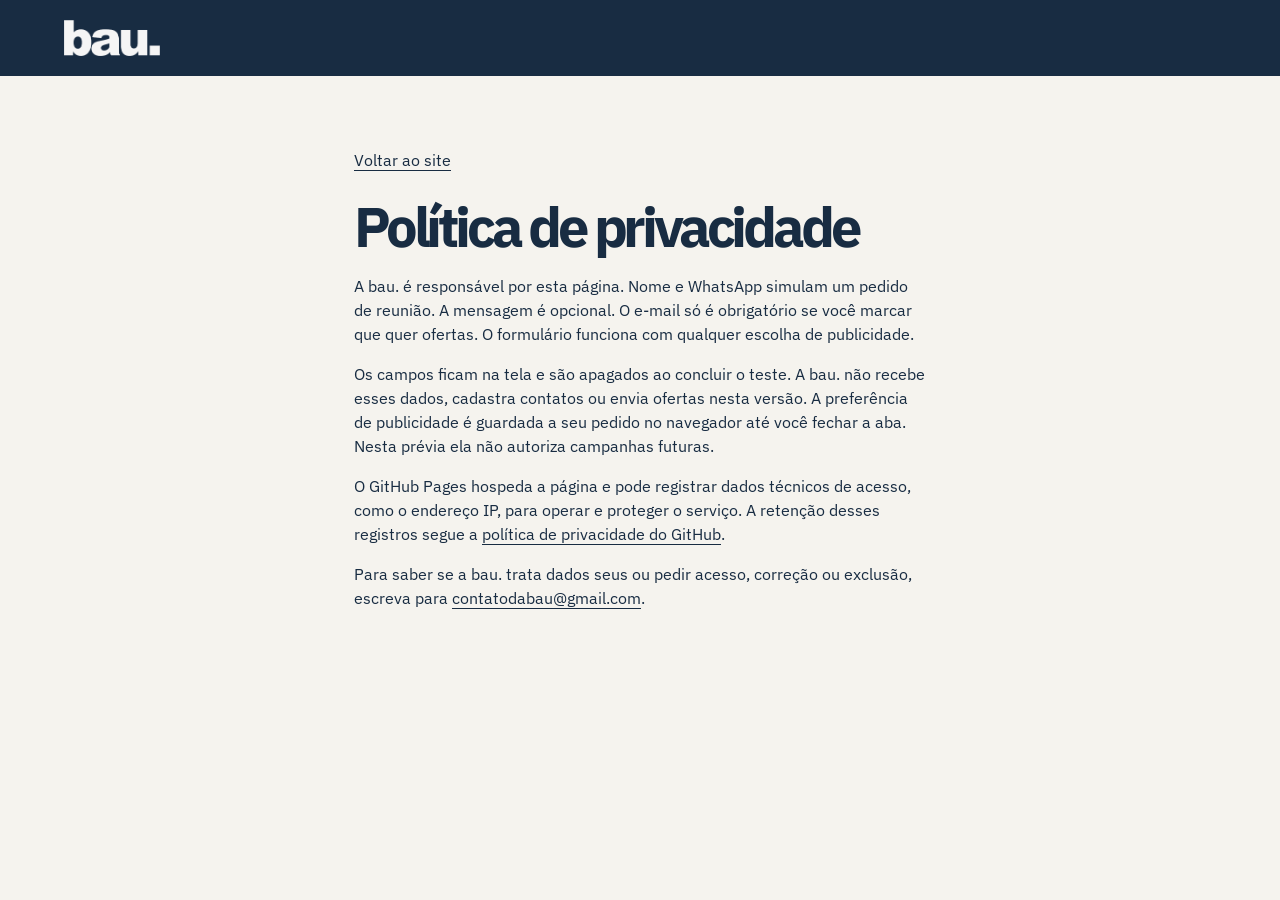
==== privacidade.html @ eddfe8e1 "Move política de privacidade para uma página própria" ====
<!doctype html>
<html lang="pt-BR">
<head>
  <meta charset="utf-8">
  <meta name="viewport" content="width=device-width, initial-scale=1">
  <title>Política de privacidade | bau.</title>
  <link rel="stylesheet" href="site.css?v=privacy3">
</head>
<body>
  <header class="mast"><div class="wrap bar"><a href="./" aria-label="bau., página inicial"><img class="brand" src="bau.png" alt="bau."></a></div></header>
  <main class="policy">
    <a href="./">Voltar ao site</a>
    <h1>Política de privacidade</h1>
    <p>A bau. é responsável por esta página. Nome e WhatsApp simulam um pedido de reunião. A mensagem é opcional. O e-mail só é obrigatório se você marcar que quer ofertas. O formulário funciona com qualquer escolha de publicidade.</p>
<p>Os campos ficam na tela e são apagados ao concluir o teste. A bau. não recebe esses dados, cadastra contatos ou envia ofertas nesta versão. A preferência de publicidade é guardada a seu pedido no navegador até você fechar a aba. Nesta prévia ela não autoriza campanhas futuras.</p>
<p>O GitHub Pages hospeda a página e pode registrar dados técnicos de acesso, como o endereço IP, para operar e proteger o serviço. A retenção desses registros segue a <a href="https://docs.github.com/en/site-policy/privacy-policies/github-general-privacy-statement">política de privacidade do GitHub</a>.</p>
<p>Para saber se a bau. trata dados seus ou pedir acesso, correção ou exclusão, escreva para <a href="mailto:contatodabau@gmail.com">contatodabau@gmail.com</a>.</p>
  </main>
</body>
</html>
---- site.css ----
@font-face{font-family:Plex;src:url(plex.ttf);font-weight:100 700;font-display:swap}
:root{--ink:#182c42;--paper:#f5f3ee;--rule:#a8b3bc;--edge:clamp(20px,5vw,76px);font:16px/1.5 Plex,Arial,sans-serif;color:var(--ink);background:var(--paper)}
*{box-sizing:border-box}body{margin:0}a,button,summary,input,textarea{font:inherit}a{color:inherit;text-underline-offset:4px}button,summary{cursor:pointer}
:focus-visible{outline:3px solid #719bbd;outline-offset:3px}.wrap{width:min(100%,1390px);margin:auto;padding-inline:var(--edge)}
.skip{position:absolute;z-index:5;transform:translateY(-150%);background:var(--paper);padding:12px}.skip:focus{transform:none}
.dark,.mast{background:var(--ink);color:var(--paper)}.bar{height:76px;display:flex;align-items:center;gap:18px}.bar>a{display:grid;align-items:center;min-height:44px}.brand{display:block;width:96px;height:auto}.mast .brand{filter:brightness(0) invert(.96)}.bar>span{margin-left:auto;font-size:13px}.menu{position:relative}.menu summary{list-style:none;display:flex;align-items:center;min-height:44px;padding:0 4px}.menu summary::after{content:"☰";margin-left:8px}.menu[open] summary::after{content:"×"}.menu nav{position:absolute;z-index:3;right:0;top:100%;width:200px;padding:8px 16px;color:var(--ink);background:var(--paper);border:1px solid var(--rule)}.menu nav a{display:block;padding:10px 0}
.opening{padding-block:clamp(44px,8svh,90px) clamp(48px,7svh,80px)}h1,h2,h3,p,ol,dl,dd{margin:0}
h1{font-size:clamp(69px,18vw,156px);line-height:.91;letter-spacing:-.075em}h1>span{display:block}.drawing-board{display:block;width:2.63em;height:1.16em;overflow:visible}
.intro{margin-top:28px}.intro p,.lead{font-size:clamp(18px,2vw,24px);max-width:37ch;line-height:1.4}.intro p{margin-bottom:24px}.button{display:inline-flex;align-items:center;justify-content:center;text-decoration:none;min-height:50px;width:100%;padding:12px 24px;background:var(--paper);color:var(--ink);border:0;border-radius:24px 24px 24px 6px;font-weight:600}
.block{padding-block:clamp(54px,8vw,112px)}h2{font-size:clamp(38px,6.6vw,88px);line-height:1;letter-spacing:-.06em;max-width:15ch;text-wrap:balance}h3{font-size:clamp(23px,2.7vw,36px);line-height:1.09;letter-spacing:-.04em}small{font-size:14px}small+h2{margin-top:12px}
.gallery{display:grid;grid-auto-flow:column;grid-auto-columns:86%;gap:14px;overflow-x:auto;scroll-snap-type:x mandatory;margin-top:30px;padding-bottom:10px;scrollbar-width:thin;scrollbar-color:var(--rule) transparent}
.plate{scroll-snap-align:start;position:relative}.plate-art{margin-left:-4%;width:95%}.plate-art svg{width:100%;height:130px;display:block}.guideline{stroke:#a8b3bc;stroke-width:.7;stroke-dasharray:3 5;fill:none}.drawing{stroke:var(--ink);stroke-width:2;fill:none}.drawing circle{fill:#e4e6e3}.plate-copy{padding:16px 6px 0 0}.plate-copy h3{margin:7px 0 10px;max-width:18ch}.plate-copy p,.route p,.offers p,.people dd{color:#394c60;max-width:48ch}
.pager{display:flex;align-items:center;gap:8px;justify-content:flex-end;margin-top:8px}.pager[hidden]{display:none}.count{font-size:14px;margin-right:auto}.pager button{background:transparent;border:1px solid var(--rule);width:44px;height:44px;border-radius:50%;color:var(--ink);font-size:20px}.pager button:disabled{opacity:.36}
.tint{background:#d8dedf}.split{display:grid;gap:32px}.route{padding:0;list-style:none}.route li{--track:0px;position:relative;padding:0 0 36px calc(24px + var(--track))}.route li:nth-child(even){--track:24px}.route li:last-child{padding-bottom:0}.route li::before{content:"";position:absolute;left:var(--track);top:.55em;width:8px;height:8px;border-radius:50%;background:var(--ink)}.route p{margin-top:7px}
.people{margin-top:24px}.people dt{font-size:28px;font-weight:600;letter-spacing:-.04em;padding-top:13px}.people dd{padding:4px 0 17px}#servicos{background:#eaf0ef}h2+.lead{margin-top:18px}.offers{margin-top:30px}.offers details{position:relative}.offers summary{list-style:none;display:flex;align-items:center;justify-content:space-between;gap:20px;padding:20px 0;font-size:clamp(20px,3vw,38px);font-weight:600;letter-spacing:-.035em;line-height:1.15}.offers summary::after{content:"+";font-weight:400}.offers details[open] summary::after{content:"−"}summary::-webkit-details-marker{display:none}.offers p{margin-bottom:22px}
form{display:grid;gap:16px}label{display:grid;gap:6px}label small{display:contents}input,textarea{width:100%;padding:10px 4px;border:0;border-bottom:1px solid var(--rule);border-radius:0;background:transparent;color:var(--paper)}textarea{resize:vertical}.check{display:flex;align-items:center;gap:10px;font-size:14px;min-height:44px}.check input{width:19px;height:19px}.note{font-size:14px;color:#d8dedf}[role=status]:empty{display:none}footer>.wrap{padding-block:32px;display:flex;flex-wrap:wrap;gap:24px;align-items:center;justify-content:space-between}address{display:flex;flex-wrap:wrap;gap:0 18px;font-style:normal}address a{display:inline-flex;align-items:center;min-height:44px}
@media(max-width:370px){.bar{gap:8px}.bar>span{font-size:11px}.brand{width:81px}}
@media(min-width:760px){.gallery{grid-auto-columns:calc((100% - 32px)/3);gap:16px}.split,.opening{display:grid;grid-template-columns:1.1fr 1fr;gap:7%}.opening{align-items:end}.intro{margin:0}.button{width:fit-content}.plate-art svg{height:170px}.split h2{max-width:12ch}}

/* As curvas atravessam as margens e deixam o texto sobre uma superfície plana. */
#inicio{position:relative;padding-bottom:clamp(28px,6vw,76px)}
.section-edge{display:block;width:100%;height:clamp(38px,7vw,104px);pointer-events:none}
#inicio>.section-edge{position:absolute;inset:auto 0 -1px;fill:var(--paper)}
#possibilidades .block{padding-top:clamp(30px,5vw,66px)}
.gallery{scrollbar-width:none;gap:clamp(18px,3vw,42px)}
.gallery::-webkit-scrollbar{display:none}
.guideline{opacity:.52}.drawing{stroke-linecap:round;stroke-linejoin:round}
.plate-copy{padding-left:12px}.plate-copy small{display:inline-block;color:var(--muted,#394c60)}
.tint{background:var(--paper)}
#mecanismo .wrap{position:relative;isolation:isolate}
#mecanismo{overflow:hidden}
#mecanismo .wrap::before{content:"";position:absolute;z-index:-1;inset:0 -12vw;background:#d8dedf;border-radius:48% 52% 44% 56% / 9% 11% 8% 10%;transform:rotate(-2deg)}
.route-line{position:absolute;left:4px;top:calc(.55em + 4px);width:24px;height:100%;pointer-events:none;color:#667587}
.route li:nth-child(even) .route-line{transform:scaleX(-1)}
.people{position:relative;isolation:isolate;padding:0 0 3px}
.people dd{max-width:28ch}.people dt{font-size:clamp(32px,4vw,55px)}
#servicos{background:var(--paper)}
#servicos .block{padding-top:clamp(24px,4vw,56px)}

.offers details[open] p{padding-left:14px;border-left:2px solid var(--rule)}
#contato>.section-edge{fill:var(--paper);margin-top:-1px}
#contato .block{padding-top:clamp(22px,5vw,70px)}
form input:focus,form textarea:focus{border-color:var(--paper)}
@media(min-width:760px){.gallery{grid-auto-columns:calc((100% - 2 * clamp(18px,3vw,42px))/3)}.plate:nth-child(even){padding-top:28px}.offers{max-width:860px;margin-left:auto}.people::before{right:23%}}
.section-head {text-align:center;margin:0 auto 28px}
.section-head h2 {margin:9px auto 0;max-width:17ch;font-size:clamp(36px,5.7vw,74px)}
.section-head .lead {margin:14px auto 0}
.plate {background:#faf9f5;border:1px solid #c7d0d1;border-radius:8px;padding:16px;display:flex;flex-direction:column}
.plate-art {width:100%;margin:0}.plate-art svg {height:88px}
.plate-copy {padding:14px 0 0}.plate h3 {font-size:clamp(23px,2.15vw,32px)}
.gallery {gap:12px}.pager {max-width:360px;margin:12px auto 0}
#mecanismo .split {display:block}
#mecanismo .wrap::before {border-radius:48% 52% 44% 56% / 4% 5% 4% 5%}
.route {counter-reset:etapa}
.route li {counter-increment:etapa;width:91%;background:var(--paper);border:1px solid #bcc7ca;border-radius:7px;padding:18px;margin-bottom:29px}
.route li:nth-child(even){margin-left:auto}
.route li:last-child {padding-bottom:18px;margin-bottom:0}
.route li::before {content:counter(etapa,decimal-leading-zero);display:grid;place-items:center;font-size:12px;font-weight:600;width:30px;height:30px;border-radius:50%;background:var(--ink);color:var(--paper);top:-13px;left:auto;right:12px}
.route li:nth-child(even)::before{right:auto;left:12px}
.route li:nth-child(even) h3{margin-top:5px}
.route h3 {font-size:clamp(22px,2.2vw,32px)}
.route-line {top:100%;left:auto;right:10%;width:78%;height:30px;transform:scaleX(-1)}
.route li:nth-child(even) .route-line {transform:none}
.stage-detail[hidden],.stage-switch[hidden]{display:none}
.team-print {position:relative;display:grid;place-items:center;min-height:150px;border-radius:8px;background-color:#e4e8e6;background-image:linear-gradient(#66758712 1px,transparent 1px),linear-gradient(90deg,#66758712 1px,transparent 1px);background-size:28px 28px;overflow:hidden}
.team-print img {width:clamp(104px,17vw,205px);max-width:55%}
#sobre .section-head{margin-bottom:18px}.people dt{font-size:26px;border-top:1px solid #c7d0d1}.people dd{max-width:42ch}
.offers {display:grid;gap:12px;padding:0;max-width:none;margin:28px 0 0}
.offers article {position:relative;padding:20px 18px 19px 28px;border:1px solid #c7d0d1;border-radius:7px;background:#faf9f5}
.offers article::before{content:"";position:absolute;width:3px;height:26px;left:0;top:23px;background:#667587}
.offers h3{font-size:clamp(21px,2.1vw,31px)}.offers p{margin:10px 0 0}
#contato h2{max-width:14ch}
@media(min-width:850px){
  .gallery {display:flex;isolation:isolate;overflow:visible;align-items:stretch;padding:20px 0 12px}
  .gallery .plate {flex:1 1 0;min-width:0;padding:22px 17px 26px;transition:transform .2s ease;box-shadow:0 8px 16px #182c420c}
  .plate+.plate {margin-left:-28px}
  .plate:nth-child(even){transform:translateY(10px)}
  .gallery .plate:focus,.gallery .plate:hover{z-index:1;transform:translateY(-6px);border-color:#667587}
  .gallery .plate-copy p{font-size:15px}
  .gallery+.pager {display:none}
  .journey.enhanced {display:grid;grid-template-columns:minmax(0,1fr) minmax(0,1fr);gap:28px;max-width:1000px;margin:auto;align-items:center}
  .enhanced .route li {padding:0;width:76%;margin-bottom:22px}
  .enhanced .route li:last-child{margin-bottom:0}
  .enhanced .route li::before{display:none}
  .enhanced .route li h3,.enhanced .route li p{display:none}
  .stage-switch{width:100%;display:flex;align-items:center;gap:12px;padding:12px 16px;border:0;border-radius:6px;background:var(--paper);color:var(--ink);font-weight:600;text-align:left}
  .stage-switch span{font-size:13px;font-weight:400}
  .stage-switch[aria-pressed="true"]{background:var(--ink);color:var(--paper)}
  .stage-detail{background:#f8f7f2;border-radius:8px;padding:clamp(25px,3vw,48px);border:1px solid #c7d0d1;min-height:225px}
  .stage-detail h3{margin:15px 0 10px}
  .enhanced .route-line{height:23px}
  #sobre .section-head{text-align:left}#sobre .section-head h2{margin-left:0}.team-print{height:100%}
  .offers{grid-template-columns:repeat(3,minmax(0,1fr));gap:16px}
}
@media(prefers-reduced-motion:reduce){.gallery .plate{transition:none}}
.privacy {width:100%; max-width:68ch}
.privacy summary {padding:12px 0; font-weight:600}
.privacy p {margin:10px 0}
.policy {max-width:70ch; margin:auto; padding:clamp(28px,6vw,72px) var(--edge)}
.policy h1 {margin:24px 0 16px; font-size:clamp(2rem,5vw,3.5rem); line-height:1.1}
.policy p {margin:16px 0}
.cookie-banner {position:fixed; z-index:10; inset:auto 12px max(12px,env(safe-area-inset-bottom)); max-width:26rem; max-height:75vh; overflow:auto; margin-left:auto; padding:16px; background:var(--paper); color:var(--ink); border:1px solid var(--rule); border-radius:16px; box-shadow:0 5px 24px #182c4226}
.cookie-banner p {margin:5px 0 12px; font-size:0.9375rem}
.choice-buttons:not([hidden]) {display:flex; gap:10px}
.choice-buttons button {min-height:44px; padding:8px 20px; border:1px solid var(--ink); border-radius:24px; background:transparent; color:var(--ink)}
.cookie-banner button {flex:1}
#ad-choices button[aria-pressed=true] {background:var(--ink); color:var(--paper)}
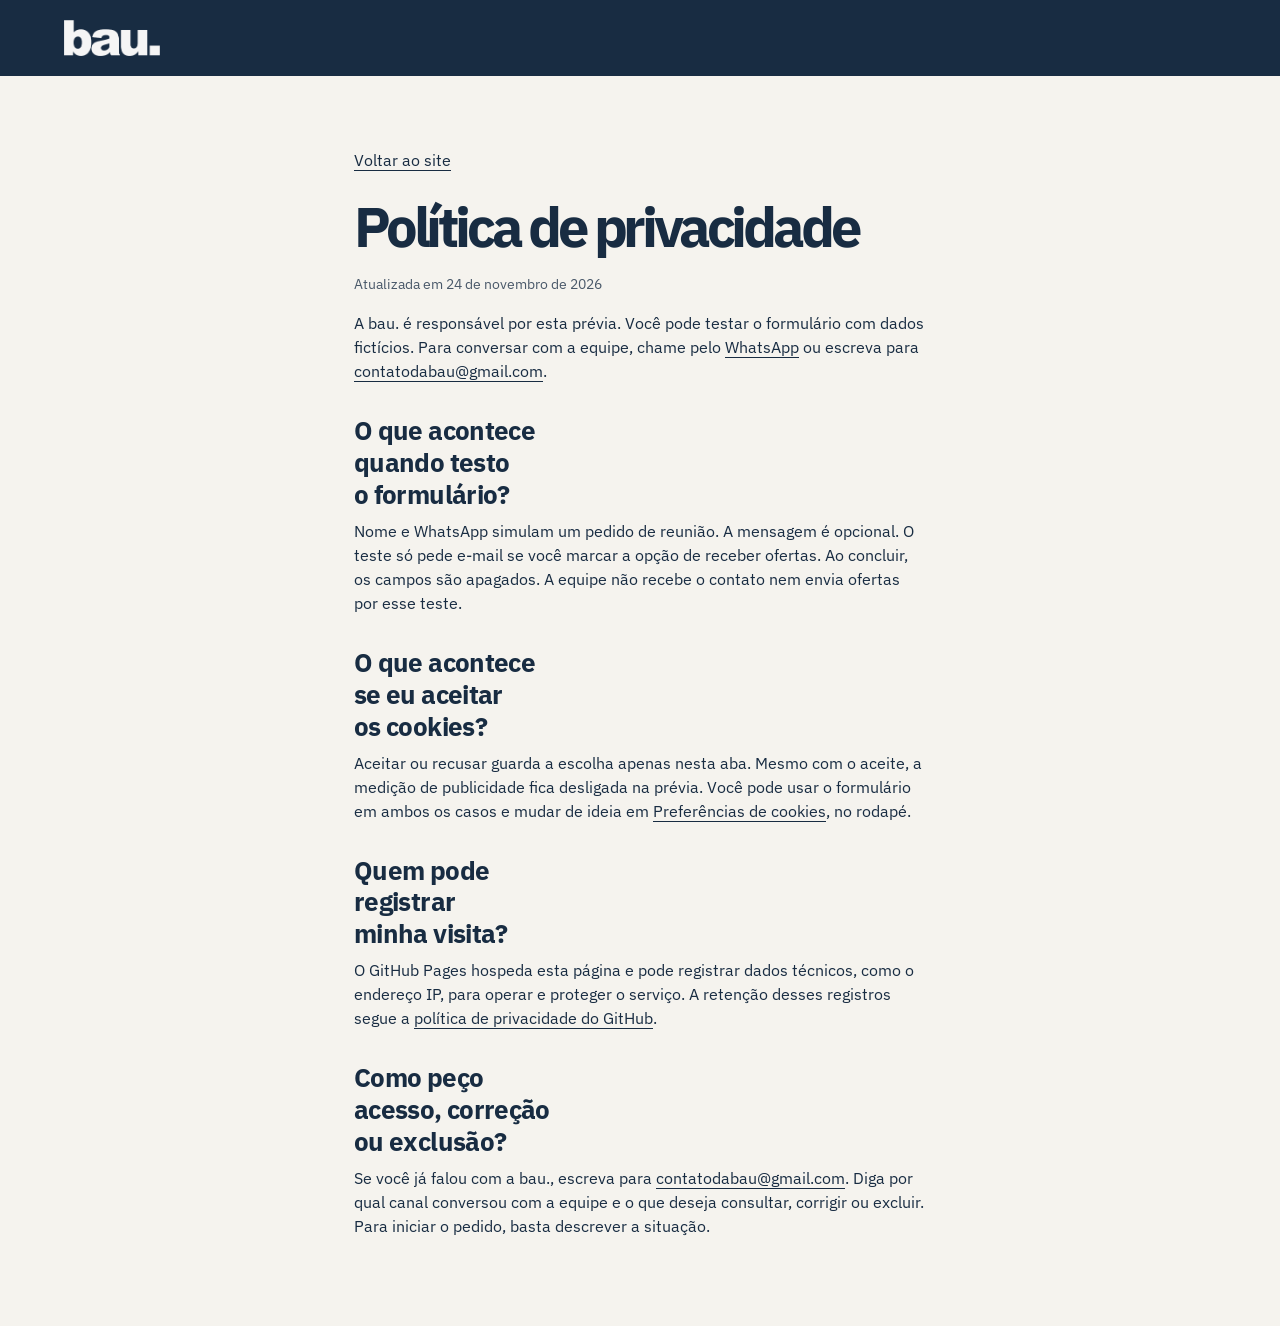
==== commit 41c9dee5: "Organiza a política em perguntas para leitura no celular" ====
--- a/privacidade.html
+++ b/privacidade.html
@@ -4,17 +4,27 @@
   <meta charset="utf-8">
   <meta name="viewport" content="width=device-width, initial-scale=1">
   <title>Política de privacidade | bau.</title>
-  <link rel="stylesheet" href="site.css?v=privacy3">
+  <link rel="stylesheet" href="site.css?v=privacy5">
 </head>
 <body>
   <header class="mast"><div class="wrap bar"><a href="./" aria-label="bau., página inicial"><img class="brand" src="bau.png" alt="bau."></a></div></header>
   <main class="policy">
     <a href="./">Voltar ao site</a>
     <h1>Política de privacidade</h1>
-    <p>A bau. é responsável por esta página. Nome e WhatsApp simulam um pedido de reunião. A mensagem é opcional. O e-mail só é obrigatório se você marcar que quer ofertas. O formulário funciona com qualquer escolha de publicidade.</p>
-<p>Os campos ficam na tela e são apagados ao concluir o teste. A bau. não recebe esses dados, cadastra contatos ou envia ofertas nesta versão. A preferência de publicidade é guardada a seu pedido no navegador até você fechar a aba. Nesta prévia ela não autoriza campanhas futuras.</p>
-<p>O GitHub Pages hospeda a página e pode registrar dados técnicos de acesso, como o endereço IP, para operar e proteger o serviço. A retenção desses registros segue a <a href="https://docs.github.com/en/site-policy/privacy-policies/github-general-privacy-statement">política de privacidade do GitHub</a>.</p>
-<p>Para saber se a bau. trata dados seus ou pedir acesso, correção ou exclusão, escreva para <a href="mailto:contatodabau@gmail.com">contatodabau@gmail.com</a>.</p>
+    <p class="policy-date">Atualizada em <time datetime="2026-11-24">24 de novembro de 2026</time></p>
+    <p>A bau. é responsável por esta prévia. Você pode testar o formulário com dados fictícios. Para conversar com a equipe, chame pelo <a href="https://wa.me/5521996014094">WhatsApp</a> ou escreva para <a href="mailto:contatodabau@gmail.com">contatodabau@gmail.com</a>.</p>
+
+    <h2>O que acontece quando testo o formulário?</h2>
+    <p>Nome e WhatsApp simulam um pedido de reunião. A mensagem é opcional. O teste só pede e-mail se você marcar a opção de receber ofertas. Ao concluir, os campos são apagados. A equipe não recebe o contato nem envia ofertas por esse teste.</p>
+
+    <h2>O que acontece se eu aceitar os cookies?</h2>
+    <p>Aceitar ou recusar guarda a escolha apenas nesta aba. Mesmo com o aceite, a medição de publicidade fica desligada na prévia. Você pode usar o formulário em ambos os casos e mudar de ideia em <a href="./#preferencias">Preferências de cookies</a>, no rodapé.</p>
+
+    <h2>Quem pode registrar minha visita?</h2>
+    <p>O GitHub Pages hospeda esta página e pode registrar dados técnicos, como o endereço IP, para operar e proteger o serviço. A retenção desses registros segue a <a href="https://docs.github.com/en/site-policy/privacy-policies/github-general-privacy-statement">política de privacidade do GitHub</a>.</p>
+
+    <h2>Como peço acesso, correção ou exclusão?</h2>
+    <p>Se você já falou com a bau., escreva para <a href="mailto:contatodabau@gmail.com">contatodabau@gmail.com</a>. Diga por qual canal conversou com a equipe e o que deseja consultar, corrigir ou excluir. Para iniciar o pedido, basta descrever a situação.</p>
   </main>
 </body>
-</html>+</html>
--- a/site.css
+++ b/site.css
@@ -99,9 +99,15 @@
 .policy {max-width:70ch; margin:auto; padding:clamp(28px,6vw,72px) var(--edge)}
 .policy h1 {margin:24px 0 16px; font-size:clamp(2rem,5vw,3.5rem); line-height:1.1}
 .policy p {margin:16px 0}
+.policy h2 {margin:32px 0 8px; font-size:clamp(1.25rem,3vw,1.6rem); line-height:1.25; letter-spacing:-.025em}
+.policy h2 + p {margin-top:0}
+.policy .policy-date {font-size:.875rem; color:#495869}
 .cookie-banner {position:fixed; z-index:10; inset:auto 12px max(12px,env(safe-area-inset-bottom)); max-width:26rem; max-height:75vh; overflow:auto; margin-left:auto; padding:16px; background:var(--paper); color:var(--ink); border:1px solid var(--rule); border-radius:16px; box-shadow:0 5px 24px #182c4226}
 .cookie-banner p {margin:5px 0 12px; font-size:0.9375rem}
 .choice-buttons:not([hidden]) {display:flex; gap:10px}
 .choice-buttons button {min-height:44px; padding:8px 20px; border:1px solid var(--ink); border-radius:24px; background:transparent; color:var(--ink)}
 .cookie-banner button {flex:1}
 #ad-choices button[aria-pressed=true] {background:var(--ink); color:var(--paper)}
+
+#policy-banner, #policy-options {display:inline-flex; align-items:center; min-height:44px}
+.sr-only {position:absolute; width:1px; height:1px; overflow:hidden; clip-path:inset(50%); white-space:nowrap}
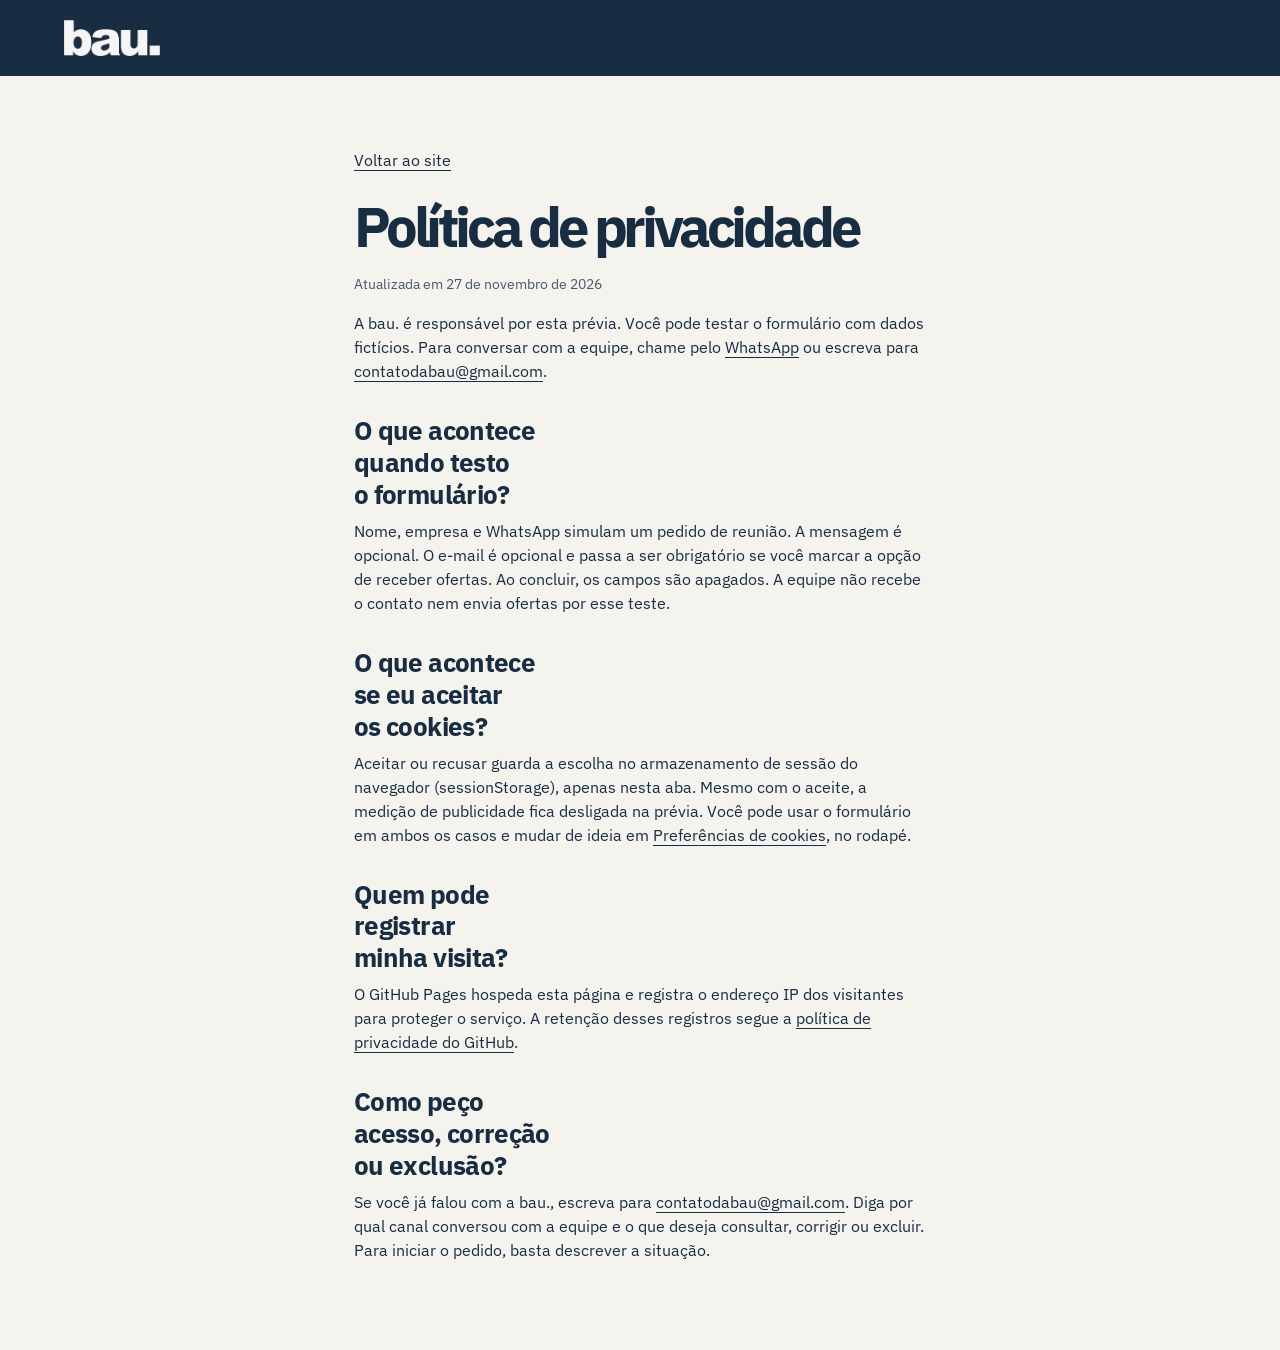
==== commit 2da79069: "Finaliza navegação, perfis, compartilhamento e privacidade da prévia" ====
--- a/privacidade.html
+++ b/privacidade.html
@@ -3,25 +3,27 @@
 <head>
   <meta charset="utf-8">
   <meta name="viewport" content="width=device-width, initial-scale=1">
+  <meta name="description" content="Veja como a prévia da bau. trata os dados do formulário, as preferências de cookies e os pedidos de privacidade.">
+  <link rel="canonical" href="https://baubrasil.github.io/website/privacidade.html">
   <title>Política de privacidade | bau.</title>
-  <link rel="stylesheet" href="site.css?v=privacy5">
+  <link rel="stylesheet" href="site.css?v=launch-preview1">
 </head>
 <body>
   <header class="mast"><div class="wrap bar"><a href="./" aria-label="bau., página inicial"><img class="brand" src="bau.png" alt="bau."></a></div></header>
   <main class="policy">
     <a href="./">Voltar ao site</a>
     <h1>Política de privacidade</h1>
-    <p class="policy-date">Atualizada em <time datetime="2026-11-24">24 de novembro de 2026</time></p>
+    <p class="policy-date">Atualizada em <time datetime="2026-11-27">27 de novembro de 2026</time></p>
     <p>A bau. é responsável por esta prévia. Você pode testar o formulário com dados fictícios. Para conversar com a equipe, chame pelo <a href="https://wa.me/5521996014094">WhatsApp</a> ou escreva para <a href="mailto:contatodabau@gmail.com">contatodabau@gmail.com</a>.</p>
 
     <h2>O que acontece quando testo o formulário?</h2>
-    <p>Nome e WhatsApp simulam um pedido de reunião. A mensagem é opcional. O teste só pede e-mail se você marcar a opção de receber ofertas. Ao concluir, os campos são apagados. A equipe não recebe o contato nem envia ofertas por esse teste.</p>
+    <p>Nome, empresa e WhatsApp simulam um pedido de reunião. A mensagem é opcional. O e-mail é opcional e passa a ser obrigatório se você marcar a opção de receber ofertas. Ao concluir, os campos são apagados. A equipe não recebe o contato nem envia ofertas por esse teste.</p>
 
     <h2>O que acontece se eu aceitar os cookies?</h2>
-    <p>Aceitar ou recusar guarda a escolha apenas nesta aba. Mesmo com o aceite, a medição de publicidade fica desligada na prévia. Você pode usar o formulário em ambos os casos e mudar de ideia em <a href="./#preferencias">Preferências de cookies</a>, no rodapé.</p>
+    <p>Aceitar ou recusar guarda a escolha no armazenamento de sessão do navegador (sessionStorage), apenas nesta aba. Mesmo com o aceite, a medição de publicidade fica desligada na prévia. Você pode usar o formulário em ambos os casos e mudar de ideia em <a href="./#preferencias">Preferências de cookies</a>, no rodapé.</p>
 
     <h2>Quem pode registrar minha visita?</h2>
-    <p>O GitHub Pages hospeda esta página e pode registrar dados técnicos, como o endereço IP, para operar e proteger o serviço. A retenção desses registros segue a <a href="https://docs.github.com/en/site-policy/privacy-policies/github-general-privacy-statement">política de privacidade do GitHub</a>.</p>
+    <p>O GitHub Pages hospeda esta página e registra o endereço IP dos visitantes para proteger o serviço. A retenção desses registros segue a <a href="https://docs.github.com/en/site-policy/privacy-policies/github-general-privacy-statement">política de privacidade do GitHub</a>.</p>
 
     <h2>Como peço acesso, correção ou exclusão?</h2>
     <p>Se você já falou com a bau., escreva para <a href="mailto:contatodabau@gmail.com">contatodabau@gmail.com</a>. Diga por qual canal conversou com a equipe e o que deseja consultar, corrigir ou excluir. Para iniciar o pedido, basta descrever a situação.</p>
--- a/site.css
+++ b/site.css
@@ -1,27 +1,29 @@
+:root {--section-spacing:1}
+@media(min-width:850px) { :root {--section-spacing:.75} }
 @font-face{font-family:Plex;src:url(plex.ttf);font-weight:100 700;font-display:swap}
 :root{--ink:#182c42;--paper:#f5f3ee;--rule:#a8b3bc;--edge:clamp(20px,5vw,76px);font:16px/1.5 Plex,Arial,sans-serif;color:var(--ink);background:var(--paper)}
 *{box-sizing:border-box}body{margin:0}a,button,summary,input,textarea{font:inherit}a{color:inherit;text-underline-offset:4px}button,summary{cursor:pointer}
 :focus-visible{outline:3px solid #719bbd;outline-offset:3px}.wrap{width:min(100%,1390px);margin:auto;padding-inline:var(--edge)}
 .skip{position:absolute;z-index:5;transform:translateY(-150%);background:var(--paper);padding:12px}.skip:focus{transform:none}
 .dark,.mast{background:var(--ink);color:var(--paper)}.bar{height:76px;display:flex;align-items:center;gap:18px}.bar>a{display:grid;align-items:center;min-height:44px}.brand{display:block;width:96px;height:auto}.mast .brand{filter:brightness(0) invert(.96)}.bar>span{margin-left:auto;font-size:13px}.menu{position:relative}.menu summary{list-style:none;display:flex;align-items:center;min-height:44px;padding:0 4px}.menu summary::after{content:"☰";margin-left:8px}.menu[open] summary::after{content:"×"}.menu nav{position:absolute;z-index:3;right:0;top:100%;width:200px;padding:8px 16px;color:var(--ink);background:var(--paper);border:1px solid var(--rule)}.menu nav a{display:block;padding:10px 0}
-.opening{padding-block:clamp(44px,8svh,90px) clamp(48px,7svh,80px)}h1,h2,h3,p,ol,dl,dd{margin:0}
+.opening{padding-block:clamp(44px,8svh,90px) calc(clamp(48px,7svh,80px) * var(--section-spacing))}h1,h2,h3,p,ol,dl,dd{margin:0}
 h1{font-size:clamp(69px,18vw,156px);line-height:.91;letter-spacing:-.075em}h1>span{display:block}.drawing-board{display:block;width:2.63em;height:1.16em;overflow:visible}
 .intro{margin-top:28px}.intro p,.lead{font-size:clamp(18px,2vw,24px);max-width:37ch;line-height:1.4}.intro p{margin-bottom:24px}.button{display:inline-flex;align-items:center;justify-content:center;text-decoration:none;min-height:50px;width:100%;padding:12px 24px;background:var(--paper);color:var(--ink);border:0;border-radius:24px 24px 24px 6px;font-weight:600}
-.block{padding-block:clamp(54px,8vw,112px)}h2{font-size:clamp(38px,6.6vw,88px);line-height:1;letter-spacing:-.06em;max-width:15ch;text-wrap:balance}h3{font-size:clamp(23px,2.7vw,36px);line-height:1.09;letter-spacing:-.04em}small{font-size:14px}small+h2{margin-top:12px}
+.block{padding-block:calc(clamp(54px,8vw,112px) * var(--section-spacing))}h2{font-size:clamp(38px,6.6vw,88px);line-height:1;letter-spacing:-.06em;max-width:15ch;text-wrap:balance}h3{font-size:clamp(23px,2.7vw,36px);line-height:1.09;letter-spacing:-.04em}small{font-size:14px}small+h2{margin-top:12px}
 .gallery{display:grid;grid-auto-flow:column;grid-auto-columns:86%;gap:14px;overflow-x:auto;scroll-snap-type:x mandatory;margin-top:30px;padding-bottom:10px;scrollbar-width:thin;scrollbar-color:var(--rule) transparent}
-.plate{scroll-snap-align:start;position:relative}.plate-art{margin-left:-4%;width:95%}.plate-art svg{width:100%;height:130px;display:block}.guideline{stroke:#a8b3bc;stroke-width:.7;stroke-dasharray:3 5;fill:none}.drawing{stroke:var(--ink);stroke-width:2;fill:none}.drawing circle{fill:#e4e6e3}.plate-copy{padding:16px 6px 0 0}.plate-copy h3{margin:7px 0 10px;max-width:18ch}.plate-copy p,.route p,.offers p,.people dd{color:#394c60;max-width:48ch}
+.plate{scroll-snap-align:start;position:relative}.plate-art{margin-left:-4%;width:95%}.plate-art svg{width:100%;height:130px;display:block}.guideline{stroke:#a8b3bc;stroke-width:.7;stroke-dasharray:3 5;fill:none}.drawing{stroke:var(--ink);stroke-width:2;fill:none}.drawing circle{fill:#e4e6e3}.plate-copy{padding:16px 6px 0 0}.plate-copy h3{margin:7px 0 10px;max-width:18ch}.plate-copy p,.offers p,.people dd{color:#394c60;max-width:48ch}
 .pager{display:flex;align-items:center;gap:8px;justify-content:flex-end;margin-top:8px}.pager[hidden]{display:none}.count{font-size:14px;margin-right:auto}.pager button{background:transparent;border:1px solid var(--rule);width:44px;height:44px;border-radius:50%;color:var(--ink);font-size:20px}.pager button:disabled{opacity:.36}
-.tint{background:#d8dedf}.split{display:grid;gap:32px}.route{padding:0;list-style:none}.route li{--track:0px;position:relative;padding:0 0 36px calc(24px + var(--track))}.route li:nth-child(even){--track:24px}.route li:last-child{padding-bottom:0}.route li::before{content:"";position:absolute;left:var(--track);top:.55em;width:8px;height:8px;border-radius:50%;background:var(--ink)}.route p{margin-top:7px}
+.tint{background:#d8dedf}.split{display:grid;gap:32px}
 .people{margin-top:24px}.people dt{font-size:28px;font-weight:600;letter-spacing:-.04em;padding-top:13px}.people dd{padding:4px 0 17px}#servicos{background:#eaf0ef}h2+.lead{margin-top:18px}.offers{margin-top:30px}.offers details{position:relative}.offers summary{list-style:none;display:flex;align-items:center;justify-content:space-between;gap:20px;padding:20px 0;font-size:clamp(20px,3vw,38px);font-weight:600;letter-spacing:-.035em;line-height:1.15}.offers summary::after{content:"+";font-weight:400}.offers details[open] summary::after{content:"−"}summary::-webkit-details-marker{display:none}.offers p{margin-bottom:22px}
 form{display:grid;gap:16px}label{display:grid;gap:6px}label small{display:contents}input,textarea{width:100%;padding:10px 4px;border:0;border-bottom:1px solid var(--rule);border-radius:0;background:transparent;color:var(--paper)}textarea{resize:vertical}.check{display:flex;align-items:center;gap:10px;font-size:14px;min-height:44px}.check input{width:19px;height:19px}.note{font-size:14px;color:#d8dedf}[role=status]:empty{display:none}footer>.wrap{padding-block:32px;display:flex;flex-wrap:wrap;gap:24px;align-items:center;justify-content:space-between}address{display:flex;flex-wrap:wrap;gap:0 18px;font-style:normal}address a{display:inline-flex;align-items:center;min-height:44px}
 @media(max-width:370px){.bar{gap:8px}.bar>span{font-size:11px}.brand{width:81px}}
 @media(min-width:760px){.gallery{grid-auto-columns:calc((100% - 32px)/3);gap:16px}.split,.opening{display:grid;grid-template-columns:1.1fr 1fr;gap:7%}.opening{align-items:end}.intro{margin:0}.button{width:fit-content}.plate-art svg{height:170px}.split h2{max-width:12ch}}
 
 /* As curvas atravessam as margens e deixam o texto sobre uma superfície plana. */
-#inicio{position:relative;padding-bottom:clamp(28px,6vw,76px)}
-.section-edge{display:block;width:100%;height:clamp(38px,7vw,104px);pointer-events:none}
+#inicio{position:relative;padding-bottom:calc(clamp(28px,6vw,76px) * var(--section-spacing))}
+.section-edge{display:block;width:100%;height:calc(clamp(38px,7vw,104px) * var(--section-spacing));pointer-events:none}
 #inicio>.section-edge{position:absolute;inset:auto 0 -1px;fill:var(--paper)}
-#possibilidades .block{padding-top:clamp(30px,5vw,66px)}
+#possibilidades .block{padding-top:calc(clamp(30px,5vw,66px) * var(--section-spacing))}
 .gallery{scrollbar-width:none;gap:clamp(18px,3vw,42px)}
 .gallery::-webkit-scrollbar{display:none}
 .guideline{opacity:.52}.drawing{stroke-linecap:round;stroke-linejoin:round}
@@ -30,16 +32,14 @@
 #mecanismo .wrap{position:relative;isolation:isolate}
 #mecanismo{overflow:hidden}
 #mecanismo .wrap::before{content:"";position:absolute;z-index:-1;inset:0 -12vw;background:#d8dedf;border-radius:48% 52% 44% 56% / 9% 11% 8% 10%;transform:rotate(-2deg)}
-.route-line{position:absolute;left:4px;top:calc(.55em + 4px);width:24px;height:100%;pointer-events:none;color:#667587}
-.route li:nth-child(even) .route-line{transform:scaleX(-1)}
 .people{position:relative;isolation:isolate;padding:0 0 3px}
 .people dd{max-width:28ch}.people dt{font-size:clamp(32px,4vw,55px)}
 #servicos{background:var(--paper)}
-#servicos .block{padding-top:clamp(24px,4vw,56px)}
+#servicos .block{padding-top:calc(clamp(24px,4vw,56px) * var(--section-spacing))}
 
 .offers details[open] p{padding-left:14px;border-left:2px solid var(--rule)}
 #contato>.section-edge{fill:var(--paper);margin-top:-1px}
-#contato .block{padding-top:clamp(22px,5vw,70px)}
+#contato .block{padding-top:calc(clamp(22px,5vw,70px) * var(--section-spacing))}
 form input:focus,form textarea:focus{border-color:var(--paper)}
 @media(min-width:760px){.gallery{grid-auto-columns:calc((100% - 2 * clamp(18px,3vw,42px))/3)}.plate:nth-child(even){padding-top:28px}.offers{max-width:860px;margin-left:auto}.people::before{right:23%}}
 .section-head {text-align:center;margin:0 auto 28px}
@@ -49,21 +49,83 @@
 .plate-art {width:100%;margin:0}.plate-art svg {height:88px}
 .plate-copy {padding:14px 0 0}.plate h3 {font-size:clamp(23px,2.15vw,32px)}
 .gallery {gap:12px}.pager {max-width:360px;margin:12px auto 0}
-#mecanismo .split {display:block}
 #mecanismo .wrap::before {border-radius:48% 52% 44% 56% / 4% 5% 4% 5%}
-.route {counter-reset:etapa}
-.route li {counter-increment:etapa;width:91%;background:var(--paper);border:1px solid #bcc7ca;border-radius:7px;padding:18px;margin-bottom:29px}
-.route li:nth-child(even){margin-left:auto}
-.route li:last-child {padding-bottom:18px;margin-bottom:0}
-.route li::before {content:counter(etapa,decimal-leading-zero);display:grid;place-items:center;font-size:12px;font-weight:600;width:30px;height:30px;border-radius:50%;background:var(--ink);color:var(--paper);top:-13px;left:auto;right:12px}
-.route li:nth-child(even)::before{right:auto;left:12px}
-.route li:nth-child(even) h3{margin-top:5px}
-.route h3 {font-size:clamp(22px,2.2vw,32px)}
-.route-line {top:100%;left:auto;right:10%;width:78%;height:30px;transform:scaleX(-1)}
-.route li:nth-child(even) .route-line {transform:none}
-.stage-detail[hidden],.stage-switch[hidden]{display:none}
-.team-print {position:relative;display:grid;place-items:center;min-height:150px;border-radius:8px;background-color:#e4e8e6;background-image:linear-gradient(#66758712 1px,transparent 1px),linear-gradient(90deg,#66758712 1px,transparent 1px);background-size:28px 28px;overflow:hidden}
-.team-print img {width:clamp(104px,17vw,205px);max-width:55%}
+.team-print {
+  position:relative;isolation:isolate;overflow:hidden;display:grid;gap:clamp(38px,5vw,80px);align-items:center;
+  padding:clamp(28px,6vw,92px);padding-bottom:clamp(76px,9vw,136px);
+  border-radius:20px;background:var(--ink);color:var(--paper);
+}
+@media(prefers-reduced-motion:no-preference) {
+  .team-print::before {
+    content:"";position:absolute;z-index:-1;pointer-events:none;inset:-35% 0;width:44%;
+    background:linear-gradient(90deg,transparent,#daeefa0d 35%,#ecfafc19 52%,transparent);
+    animation:brand-reflection 8s ease-in-out infinite alternate;
+  }
+  @keyframes brand-reflection {
+    from {transform:translateX(-125%) skewX(-16deg)}
+    to {transform:translateX(255%) skewX(-16deg)}
+  }
+}
+.team-print img {width:clamp(105px,24vw,320px);max-width:100%;filter:brightness(0) invert(.96)}
+.team-copy h2 {font-size:clamp(36px,5.3vw,74px);max-width:12ch}
+.team-copy p {max-width:38ch;margin-top:16px;color:#d3e0e3;font-size:clamp(16px,1.5vw,21px)}
+.team-profiles {
+  position:relative;display:grid;gap:clamp(18px,2vw,32px);
+}
+.team-profiles {margin:-28px clamp(8px,2.5vw,40px) 0}
+.team-profiles article {
+  --glass-tint:184 222 210;
+  --portrait-ink:#26504e;
+  display:grid;grid-template-columns:clamp(62px,16vw,110px) 1fr;gap:clamp(16px,2vw,32px);
+  min-height:clamp(175px,18vw,240px);align-items:center;padding:clamp(18px,2.6vw,40px);
+  border:1px solid #f8fffee6;border-radius:20px;
+  background:linear-gradient(128deg,rgb(var(--glass-tint) / .84),#f5f6f1 64%);
+  box-shadow:inset 0 1px 1px white,inset 0 -1px 2px #34586736,0 8px 24px #182c4215;
+}
+.team-profiles article:nth-child(2) {--glass-tint:180 203 225;--portrait-ink:#304d69}
+@supports ((backdrop-filter:blur(1px)) or (-webkit-backdrop-filter:blur(1px))) {
+  .team-profiles article {
+    background:linear-gradient(135deg,#ffffffb8,rgb(var(--glass-tint) / .69) 21%,#f5f6f1ed 55%,#ffffffcf);
+    -webkit-backdrop-filter:blur(16px) saturate(1.15);
+    backdrop-filter:blur(16px) saturate(1.15);
+  }
+}
+.team-portrait {
+  display:block;width:100%;height:auto;aspect-ratio:4/5;object-fit:cover;object-position:center 35%;border-radius:14px;
+  color:var(--portrait-ink);font-size:clamp(38px,4.4vw,68px);letter-spacing:-.07em;font-weight:550;
+  background:radial-gradient(ellipse at 5% 0%,#ffffffdf,transparent 54%),
+    linear-gradient(145deg,rgb(var(--glass-tint)),#ffffff70 70%,rgb(var(--glass-tint)));
+  box-shadow:inset 0 1px 2px white,inset 0 -1px 2px #25485445,0 4px 12px #182c4210;
+}
+.team-profiles h3 {font-size:clamp(24px,2.4vw,36px)}
+.team-profiles p {margin-top:6px;color:#394c60;line-height:1.4}
+@media(min-width:760px) {
+  .team-print {grid-template-columns:1.3fr 1fr}
+  .team-print img {grid-column:2;grid-row:1;justify-self:center}
+  .team-copy {grid-column:1;grid-row:1}
+  .team-profiles {grid-template-columns:1fr 1fr}
+  .team-profiles {margin-top:-44px}
+}
+@media(max-width:759px) {
+  #sobre .block {padding-bottom:24px}
+  .team-track.stacked::after {content:"";display:block;height:clamp(160px,38vh,300px);height:clamp(160px,38svh,300px)}
+  .stacked .team-scene {position:sticky;top:var(--scene-top,12px)}
+  .stacked .team-profiles {margin-top:-62px;isolation:isolate}
+  .stacked article {grid-area:1/1;transform-origin:bottom center}
+  .stacked:not(.show-victor) article:last-child,.stacked.show-victor article:first-child {
+    transform:translateY(16px) scale(.94);background:#e1e7e5;
+  }
+  .stacked:not(.show-victor) article:first-child,.stacked.show-victor article:last-child {z-index:1}
+}
+@media(max-width:759px) and (prefers-reduced-motion:no-preference) {
+  .team-track.stacked .team-profiles article:first-child {
+    transform:translateY(calc(16px * var(--swap,0) - 52px * var(--lift,0))) scale(calc(1 - .06 * var(--swap,0)));
+    opacity:calc(1 - var(--lift,0));
+  }
+  .team-track.stacked .team-profiles article:last-child {
+    transform:translateY(calc(16px * (1 - var(--swap,0)))) scale(calc(.94 + .06 * var(--swap,0)));
+  }
+}
 #sobre .section-head{margin-bottom:18px}.people dt{font-size:26px;border-top:1px solid #c7d0d1}.people dd{max-width:42ch}
 .offers {display:grid;gap:12px;padding:0;max-width:none;margin:28px 0 0}
 .offers article {position:relative;padding:20px 18px 19px 28px;border:1px solid #c7d0d1;border-radius:7px;background:#faf9f5}
@@ -71,25 +133,6 @@
 .offers h3{font-size:clamp(21px,2.1vw,31px)}.offers p{margin:10px 0 0}
 #contato h2{max-width:14ch}
 @media(min-width:850px){
-  .gallery {display:flex;isolation:isolate;overflow:visible;align-items:stretch;padding:20px 0 12px}
-  .gallery .plate {flex:1 1 0;min-width:0;padding:22px 17px 26px;transition:transform .2s ease;box-shadow:0 8px 16px #182c420c}
-  .plate+.plate {margin-left:-28px}
-  .plate:nth-child(even){transform:translateY(10px)}
-  .gallery .plate:focus,.gallery .plate:hover{z-index:1;transform:translateY(-6px);border-color:#667587}
-  .gallery .plate-copy p{font-size:15px}
-  .gallery+.pager {display:none}
-  .journey.enhanced {display:grid;grid-template-columns:minmax(0,1fr) minmax(0,1fr);gap:28px;max-width:1000px;margin:auto;align-items:center}
-  .enhanced .route li {padding:0;width:76%;margin-bottom:22px}
-  .enhanced .route li:last-child{margin-bottom:0}
-  .enhanced .route li::before{display:none}
-  .enhanced .route li h3,.enhanced .route li p{display:none}
-  .stage-switch{width:100%;display:flex;align-items:center;gap:12px;padding:12px 16px;border:0;border-radius:6px;background:var(--paper);color:var(--ink);font-weight:600;text-align:left}
-  .stage-switch span{font-size:13px;font-weight:400}
-  .stage-switch[aria-pressed="true"]{background:var(--ink);color:var(--paper)}
-  .stage-detail{background:#f8f7f2;border-radius:8px;padding:clamp(25px,3vw,48px);border:1px solid #c7d0d1;min-height:225px}
-  .stage-detail h3{margin:15px 0 10px}
-  .enhanced .route-line{height:23px}
-  #sobre .section-head{text-align:left}#sobre .section-head h2{margin-left:0}.team-print{height:100%}
   .offers{grid-template-columns:repeat(3,minmax(0,1fr));gap:16px}
 }
 @media(prefers-reduced-motion:reduce){.gallery .plate{transition:none}}
@@ -111,3 +154,184 @@
 
 #policy-banner, #policy-options {display:inline-flex; align-items:center; min-height:44px}
 .sr-only {position:absolute; width:1px; height:1px; overflow:hidden; clip-path:inset(50%); white-space:nowrap}
+
+.method-layout h2 {max-width:12ch}
+.method-path {
+  list-style:none;
+  padding:0;
+  margin:clamp(40px,6vw,84px) auto 0;
+  max-width:760px;
+}
+.method-path li {
+  --lane:clamp(48px,13vw,108px);
+  position:relative;
+  padding:0 0 clamp(35px,5vw,68px) calc(var(--lane) + 14px);
+}
+.method-path li:last-child {padding-bottom:0}
+.method-path h3 {font-size:clamp(24px,3vw,42px);font-weight:550}
+.method-path p {margin-top:10px;color:#394c60;max-width:42ch}
+.method-number {
+  position:absolute;z-index:1;left:calc(var(--lane) * .3);top:0;
+  transform:translateX(-50%);width:36px;height:36px;border-radius:50%;
+  display:grid;place-items:center;color:var(--ink);background:#e9edeb;
+  border:1px solid #637789;font-size:14px;letter-spacing:0;font-variant-numeric:tabular-nums;
+}
+.method-path li:nth-child(even) .method-number {left:calc(var(--lane) * .7)}
+.method-thread {
+  position:absolute;left:0;top:18px;width:var(--lane);height:100%;
+  overflow:visible;pointer-events:none;
+}
+.method-thread path {fill:none;stroke:#708393;stroke-width:3;vector-effect:non-scaling-stroke}
+.method-path li:nth-child(even) .method-thread {transform:scaleX(-1)}
+.method-path .current .method-number {color:var(--paper);background:var(--accent-ink);border-color:var(--ink)}
+.method-path .current path {stroke:var(--ink)}
+:root {--accent-ink:#126c63;--mint:#98f3cf}
+.plate-art {
+  display:grid;align-items:center;overflow:hidden;
+  border-radius:5px;background:#dfebe6;
+  background-image:linear-gradient(#597c731a 1px,transparent 1px),linear-gradient(90deg,#597c731a 1px,transparent 1px);
+  background-size:20px 20px;
+}
+.plate-art svg {height:clamp(106px,13vw,148px)}
+.plate-art .drawing {stroke:var(--accent-ink);stroke-width:3}
+.plate-art .drawing circle {fill:#bcdfcf}
+.plate-art .guideline {stroke:#526d64}
+.plate.in-frame .plate-art {
+  background-color:#193c44;
+  background-image:linear-gradient(#a7ead11c 1px,transparent 1px),linear-gradient(90deg,#a7ead11c 1px,transparent 1px);
+}
+.plate.in-frame .drawing {stroke:var(--mint)}
+.plate.in-frame .drawing circle {fill:#36675e}
+.plate.in-frame .guideline {stroke:#cbf2e0}
+.method-path .current .method-thread path,
+.interactive .method-path li:has([aria-pressed="true"]) .method-thread path {stroke:var(--accent-ink);stroke-width:5}
+.service-deck article[data-position="center"] svg {color:var(--accent-ink)}
+.service-deck article:first-child[data-position="center"] svg {color:#a6ded2}
+@media(prefers-reduced-motion:no-preference) {
+  .entered {animation:section-arrival .7s cubic-bezier(.2,.65,.3,1) both}
+  .plate.in-frame .drawing path[pathLength] {animation:trace-plan 1.05s ease-out}
+  @keyframes trace-plan {
+    from {stroke-dasharray:1;stroke-dashoffset:1}
+    to {stroke-dasharray:1;stroke-dashoffset:0}
+  }
+  .service-deck [data-position="center"] svg {animation:service-art-arrival .65s ease-out}
+  @keyframes service-art-arrival {
+    from {transform:scale(.85);opacity:.5}
+    to {transform:scale(1);opacity:1}
+  }
+  @keyframes section-arrival {
+    from {translate:0 26px;opacity:.45}
+    to {translate:0 0;opacity:1}
+  }
+}
+@media(hover:hover) and (pointer:fine) and (prefers-reduced-motion:no-preference) {
+  .plate-art svg {
+    transform:perspective(380px) rotateX(var(--pitch,0deg)) rotateY(var(--turn,0deg));
+    transition:transform .16s ease-out;
+  }
+  .plate-art .drawing {transform:translateX(var(--drift,0px));transition:transform .16s ease-out}
+}
+.service-showcase {max-width:69rem;margin:2rem auto 0}
+#servicos .wrap:has(.service-deck.ready) {width:100%;max-width:none;padding-inline:0}
+#servicos .section-head {padding-inline:var(--edge)}
+.service-showcase:has(.ready) {max-width:none}
+.service-deck {display:grid;gap:1rem}
+.service-deck article {
+  padding:clamp(18px,3.2vw,46px);
+  background:#20384c;color:#f6f4ee;border-radius:16px;
+  display:flex;flex-direction:column;justify-content:flex-end;min-width:0;
+}
+.service-deck article:nth-child(2) {background:#cbdad6;color:#163d3b}
+.service-deck article:nth-child(3) {background:#b9ccd9;color:#17374e}
+.service-deck svg g[stroke] {stroke-width:2;stroke-linecap:round;stroke-linejoin:round}
+.service-deck svg [stroke-dasharray] {stroke-width:1;opacity:.6}
+.service-deck svg {display:block;width:100%;height:clamp(92px,13vw,174px);margin:auto 0 22px}
+.service-deck h3 {font-size:clamp(22px,3vw,43px);text-wrap:balance}
+.service-deck p {margin-top:12px;line-height:1.4}
+.service-deck.ready {
+  grid-template-columns:minmax(0,1fr);gap:0;
+  justify-items:center;isolation:isolate;overflow:clip;container-type:inline-size;touch-action:pan-y pinch-zoom;
+}
+.service-deck.ready article {
+  grid-area:1/1;width:70%;transform-origin:center;
+  transition:transform .45s ease, filter .45s ease;
+}
+.service-deck [data-position="center"] {z-index:2}
+.service-deck [data-position="left"] {transform:translateX(calc(-50cqw + 42%)) scale(.84) perspective(1400px) rotateY(-22deg)}
+.service-deck [data-position="right"] {transform:translateX(calc(50cqw - 42%)) scale(.84) perspective(1400px) rotateY(22deg)}
+.service-deck [aria-hidden="true"] {cursor:pointer;filter:brightness(.84)}
+@media(min-width:760px) {
+  .service-deck.ready article {width:48%}
+}
+@media(prefers-reduced-motion:reduce) {
+  .service-deck.ready article {transition:none}
+}
+@media(min-width:850px) {
+  .method-layout {
+    display:grid;
+    grid-template-columns:minmax(0,26rem) fit-content(28rem);
+    justify-content:center;
+    align-items:start;
+    gap:clamp(32px,5vw,80px);
+  }
+  .method-intro {position:sticky;top:12vh}
+  #mecanismo {overflow:clip}
+  .method-path {margin:0}
+  .method-path li {--lane:100px}
+}
+
+@media(min-width:850px) {
+  #method-detail {margin-top:36px;padding-top:18px;border-top:1px solid #9ba9af;max-width:42ch}
+  #method-detail h3 {font-size:24px}
+  #method-detail p {margin-top:8px}
+  .interactive .method-path li {min-height:clamp(150px,30vh,270px);padding-bottom:32px}
+  .interactive .method-path p,.interactive .method-path h3 span:last-child {display:none}
+  .interactive .method-path h3 {line-height:0}
+  .interactive .method-path button {
+    font:inherit;font-size:clamp(22px,2.3vw,35px);letter-spacing:-.05em;
+    color:var(--ink);background:transparent;border:0;padding:0 0 4px;text-align:left;min-height:44px;
+  }
+  .interactive .method-path li .method-number {background:#e9edeb;color:var(--ink)}
+  .interactive .method-path li:has([aria-pressed="true"]) .method-number {background:var(--accent-ink);color:var(--paper)}
+  .interactive .method-path button[aria-pressed="true"] {text-decoration:underline;text-decoration-thickness:1px;text-underline-offset:.2em}
+}
+
+.gallery.circular {
+  display:grid;grid-template-columns:1fr;grid-auto-flow:row;justify-items:center;
+  overflow:clip;isolation:isolate;touch-action:pan-y pinch-zoom;padding:8px 0;
+}
+.circular .plate {
+  grid-area:1/1;width:min(80%,32rem);padding:clamp(16px,2.4vw,30px);
+  transform:translateX(calc(var(--slot) * 96%)) scale(.9);
+  opacity:.55;cursor:pointer;
+}
+.circular .plate.in-frame {transform:none;opacity:1;z-index:1;cursor:auto}
+.circular .plate.distant {opacity:0;visibility:hidden}
+@media(prefers-reduced-motion:no-preference) {
+  .circular .plate {transition:transform .42s ease,opacity .32s ease}
+}
+
+.menu summary {gap:8px;padding-inline:14px;border:1px solid #748594;border-radius:24px}
+.menu nav {top:calc(100% + 8px);padding:8px;background:var(--ink);color:var(--paper);border:1px solid #637584;border-radius:14px;box-shadow:0 8px 22px #182c4226}
+.menu nav a {padding:10px 14px;text-decoration:none;border-radius:8px}
+.menu nav a:is(:hover,:focus-visible) {background:#30485b}
+@media(min-width:850px) {
+  .bar .menu {order:1}
+  .bar>span {order:2}
+  .menu[open] summary {display:none}
+  .menu nav {width:auto;position:static;display:flex;align-items:center;gap:2px;background:none;border:0;padding:0;box-shadow:none}
+}
+@media(min-width:850px) {
+  .gallery.circular {padding-block:18px}
+  .gallery.circular .plate {width:20%;min-width:0;padding:clamp(13px,1.5vw,24px);box-shadow:0 5px 16px #182c4212}
+  .gallery.circular .plate h3 {font-size:clamp(17px,1.55vw,24px);line-height:1.18}
+}
+#possibilidades h2,#servicos h2,.team-copy h2,.method-intro h2 {text-wrap:balance}
+
+.profile-link {display:inline-flex;align-items:center;min-height:44px;color:var(--portrait-ink);font-weight:600}
+@media(max-width:759px) {
+  .stacked:not(.show-victor) article:last-child,.stacked.show-victor article:first-child {pointer-events:none}
+}
+
+@media(max-width:560px) {.bar>span {display:none}.bar .menu {margin-left:auto}}
+@media(min-width:850px) and (max-width:1099px) {.mast .bar>span {display:none}}
